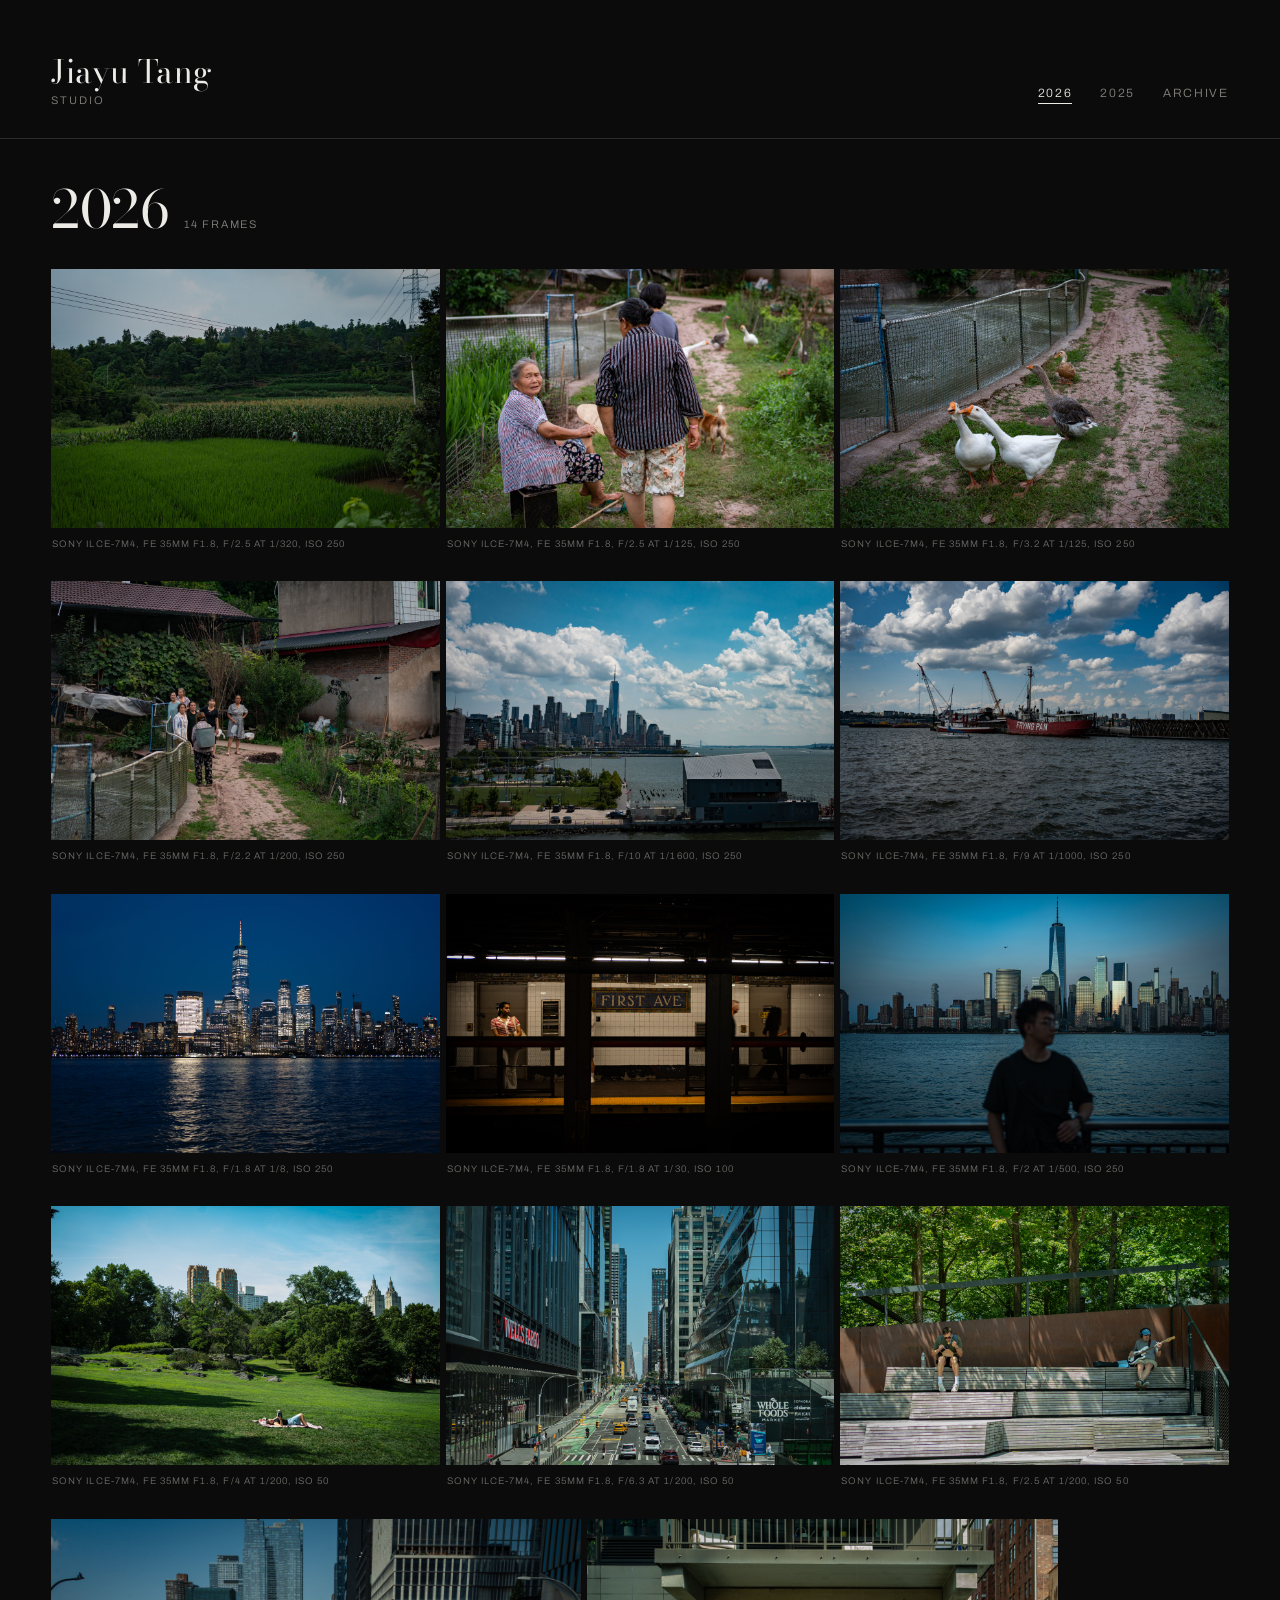
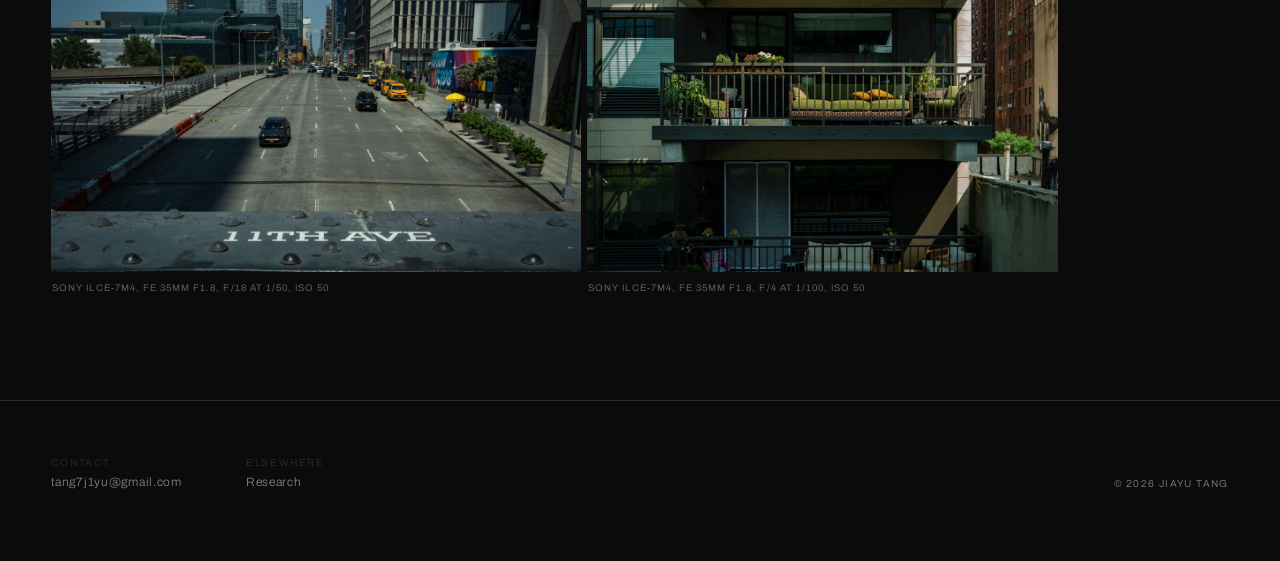
==== studio/index.html @ efe809e1 "Consolidate research and studio sites into one repo Restore the research site to the repo root (it m" ====
<!DOCTYPE html>
<html lang="en">
<head>
<meta charset="utf-8">
<meta name="viewport" content="width=device-width, initial-scale=1">
<title>2026 — Jiayu Tang Studio</title>
<meta name="description" content="Photographs by Jiayu Tang. Selected frames, 2026.">
<meta name="theme-color" content="#0B0B0C">
<link rel="canonical" href="/studio/">
<meta property="og:type" content="website">
<meta property="og:title" content="Jiayu Tang — Studio">
<meta property="og:description" content="Photographs by Jiayu Tang. Selected frames, 2026.">
<link rel="preconnect" href="https://fonts.googleapis.com">
<link rel="preconnect" href="https://fonts.gstatic.com" crossorigin>
<link href="https://fonts.googleapis.com/css2?family=Archivo:wght@300;400&family=Bodoni+Moda:opsz,wght@6..96,400&display=swap" rel="stylesheet">
<link rel="stylesheet" href="assets/studio.css">
</head>
<body data-gallery="2026" data-base=".">

<header class="masthead">
  <div class="identity">
    <a class="wordmark" href="/studio/">Jiayu Tang</a>
    <span class="tagline">Studio</span>
  </div>
  <nav class="nav" aria-label="Galleries">
    <a href="/studio/" aria-current="page">2026</a>
    <a href="/studio/2025/">2025</a>
    <a href="/studio/archive/">Archive</a>
  </nav>
</header>

<main class="gallery">
  <div class="gallery-head">
    <h1>2026</h1>
    <span class="count" id="count"></span>
  </div>
  <div class="rows" id="rows"></div>
</main>

<footer class="colophon">
  <div>
    <span class="label">Contact</span>
    <a href="mailto:tang7j1yu@gmail.com">tang7j1yu@gmail.com</a>
  </div>
  <div>
    <span class="label">Elsewhere</span>
    <a href="https://jiayutang859.github.io/">Research</a>
  </div>
  <div class="rights">© <span id="year">2026</span> Jiayu Tang</div>
</footer>

<div class="lightbox" id="lightbox" role="dialog" aria-modal="true" aria-label="Full frame">
  <div class="stage"><img id="lbimg" alt=""></div>
  <div class="lbbar">
    <div class="lbcaption">
      <span class="pos" id="lbpos"></span>
      <span class="text" id="lbtext"></span>
      <div class="lbmeta" id="lbmeta"></div>
    </div>
    <div class="lbnav">
      <button type="button" id="lbinfo" aria-pressed="false" aria-label="Toggle camera details">Info</button>
      <button type="button" id="lbprev" aria-label="Previous frame">Prev</button>
      <button type="button" id="lbnext" aria-label="Next frame">Next</button>
      <button type="button" id="lbclose" aria-label="Close">Close</button>
    </div>
  </div>
</div>

<script>document.getElementById("year").textContent = new Date().getFullYear();</script>
<script src="data/frames.js"></script>
<script src="assets/studio.js"></script>
</body>
</html>
---- studio/assets/studio.css ----
/* ==========================================================================
   Jiayu Tang — Studio
   Near-black warm ground. No accent colour anywhere; the photographs supply
   all the colour. Layout is justified rows, sized from each file's true ratio.
   ========================================================================== */

:root{
  --ink:#0B0B0C;          /* page ground */
  --ink-lift:#141416;     /* hover ground */
  --well:#1B1B1E;         /* image placeholder while loading */
  --chalk:#EDEBE6;        /* primary text */
  --ash:#86847E;          /* secondary text */
  --dust:#2C2C2F;         /* hairlines */
  --gutter:clamp(16px,4vw,56px);
  --tile-gap:6px;
}

*{box-sizing:border-box}
html{scroll-behavior:smooth;background:var(--ink)}
body{
  margin:0;
  background:var(--ink);
  color:var(--chalk);
  font-family:Archivo,system-ui,-apple-system,sans-serif;
  font-weight:300;
  -webkit-font-smoothing:antialiased;
  text-rendering:optimizeLegibility;
}
a{color:inherit;text-decoration:none}
:focus-visible{outline:1px solid var(--chalk);outline-offset:3px}
img{display:block}

/* ---------------------------------------------------------------- masthead */

.masthead{
  display:flex;
  justify-content:space-between;
  align-items:flex-end;
  gap:24px;
  padding:clamp(24px,5vw,56px) var(--gutter) clamp(20px,3vw,32px);
  border-bottom:1px solid var(--dust);
}
.identity{display:flex;flex-direction:column;gap:6px;min-width:0}
.wordmark{
  font-family:'Bodoni Moda',Georgia,serif;
  font-size:clamp(22px,3vw,32px);
  line-height:1;
  letter-spacing:.01em;
}
.tagline{
  font-size:11px;
  letter-spacing:.18em;
  text-transform:uppercase;
  color:var(--ash);
}

.nav{
  display:flex;
  gap:clamp(14px,2.4vw,28px);
  font-size:12px;
  letter-spacing:.14em;
  text-transform:uppercase;
  color:var(--ash);
  padding-bottom:2px;
  flex-wrap:wrap;
}
.nav a{padding-bottom:3px;border-bottom:1px solid transparent}
.nav a:hover{color:var(--chalk)}
.nav a[aria-current="page"]{color:var(--chalk);border-bottom-color:var(--chalk)}

/* ----------------------------------------------------------------- gallery */

.gallery{padding:clamp(24px,4vw,44px) var(--gutter) clamp(60px,8vw,110px)}

.gallery-head{
  display:flex;
  align-items:baseline;
  gap:16px;
  margin-bottom:clamp(20px,3vw,34px);
}
.gallery-head h1{
  font-family:'Bodoni Moda',Georgia,serif;
  font-weight:400;
  font-size:clamp(30px,4.4vw,52px);
  line-height:1;
  margin:0;
  letter-spacing:-.01em;
}
.gallery-head .count{
  font-size:11px;
  letter-spacing:.16em;
  text-transform:uppercase;
  color:var(--ash);
}

/* Justified rows. Each row is a flex line; every tile carries a flex-grow
   equal to its aspect ratio, so a row fills the width at a common height. */
/* Rows need more air than tiles do, because a caption strip sits between them. */
.rows{display:flex;flex-direction:column;gap:clamp(20px,2.2vw,34px)}
.row{display:flex;gap:var(--tile-gap);align-items:flex-start}
/* Trailing row that never filled: sits at the target height, left-aligned,
   rather than stretching one frame across the whole page. */
.row.partial{justify-content:flex-start}
.tile{
  margin:0;
  min-width:0;
  display:flex;
  flex-direction:column;
}
/* The well holds the image and carries the aspect ratio, so tiles in a row
   share an image height and their caption strips line up underneath. */
.tile .well{
  display:block;
  width:100%;
  padding:0;
  border:0;
  background:var(--well);
  cursor:zoom-in;
  overflow:hidden;
  position:relative;
}
.tile .well img{
  width:100%;
  height:100%;
  object-fit:cover;
  opacity:0;
  transition:opacity .5s ease, transform .5s ease;
}
.tile .well img.ready{opacity:1}
.tile:hover .well img.ready{transform:scale(1.012)}

/* Caption strip under each frame. */
.tag{
  padding:9px 1px 2px;
  font-size:10px;
  line-height:1.5;
  letter-spacing:.09em;
  color:var(--ash);
  display:flex;
  flex-direction:column;
  gap:2px;
}
.tag .desc{
  color:var(--chalk);
  font-size:11px;
  letter-spacing:.03em;
}
.tag .spec{
  text-transform:uppercase;
  font-size:9.5px;
  letter-spacing:.11em;
  color:#6E6C67;
  /* One line; a narrow tile truncates rather than pushing the row taller. */
  white-space:nowrap;
  overflow:hidden;
  text-overflow:ellipsis;
}
.tile:hover .tag .spec{color:var(--ash)}

.empty{
  padding:80px 0;
  font-size:11px;
  letter-spacing:.16em;
  text-transform:uppercase;
  color:var(--ash);
  border-top:1px solid var(--dust);
}

/* ------------------------------------------------------------------ footer */

.colophon{
  border-top:1px solid var(--dust);
  padding:clamp(32px,5vw,56px) var(--gutter) clamp(40px,6vw,72px);
  display:flex;
  flex-wrap:wrap;
  gap:clamp(20px,5vw,64px);
  font-size:12px;
  letter-spacing:.06em;
  color:var(--ash);
}
.colophon a:hover{color:var(--chalk)}
.colophon .label{
  display:block;
  font-size:10px;
  letter-spacing:.18em;
  text-transform:uppercase;
  color:var(--dust);
  margin-bottom:7px;
}
.colophon .rights{margin-left:auto;align-self:flex-end;font-size:10px;letter-spacing:.14em;text-transform:uppercase}

/* ---------------------------------------------------------------- lightbox */

.lightbox{
  position:fixed;
  inset:0;
  z-index:90;
  display:none;
  background:#050506;
}
.lightbox[open]{
  display:grid;
  grid-template-rows:1fr auto;
  padding:clamp(12px,2.5vw,32px);
}
.stage{
  position:relative;
  min-height:0;
  display:grid;
  place-items:center;
}
.stage img{
  max-width:100%;
  max-height:100%;
  width:auto;
  height:auto;
  object-fit:contain;
}

.lbbar{
  display:flex;
  align-items:flex-start;
  gap:20px;
  padding-top:14px;
  border-top:1px solid var(--dust);
  margin-top:12px;
  font-size:11px;
  letter-spacing:.12em;
  color:var(--ash);
}
.lbcaption{flex:1;min-width:0;line-height:1.6;letter-spacing:.02em}
.lbcaption .pos{
  display:block;
  font-size:10px;
  letter-spacing:.18em;
  text-transform:uppercase;
  color:var(--dust);
  margin-bottom:5px;
}
.lbcaption .text{color:var(--chalk)}

.lbmeta{
  display:none;
  flex-wrap:wrap;
  gap:4px 18px;
  margin-top:10px;
  font-size:10px;
  letter-spacing:.14em;
  text-transform:uppercase;
  color:var(--ash);
}
.lbmeta.open{display:flex}

.lbnav{display:flex;gap:2px;flex-shrink:0}
.lbbar button{
  background:none;
  border:0;
  color:var(--ash);
  font:inherit;
  letter-spacing:.14em;
  text-transform:uppercase;
  padding:6px 10px;
  cursor:pointer;
}
.lbbar button:hover:not(:disabled){color:var(--chalk)}
.lbbar button:disabled{opacity:.3;cursor:default}
.lbbar button[aria-pressed="true"]{color:var(--chalk)}

/* ------------------------------------------------------------- responsive */

@media (max-width:760px){
  .masthead{flex-direction:column;align-items:flex-start;gap:16px}
  .nav{gap:14px}
  /* Justified rows get too thin on a phone; stack to one image per line.
     The well already carries its own aspect ratio, so nothing else is needed. */
  .row{flex-direction:column;gap:clamp(18px,4vw,28px)}
  .rows{gap:clamp(18px,4vw,28px)}
  .tag .spec{white-space:normal;overflow:visible}
  .lbbar{flex-wrap:wrap}
  .lbnav{width:100%;justify-content:space-between}
  .lbbar button{padding:8px 12px}
}

@media (prefers-reduced-motion:reduce){
  html{scroll-behavior:auto}
  .tile img{transition:none}
  .tile:hover img.ready{transform:none}
}

@media print{
  .masthead,.colophon,.lightbox{display:none}
}
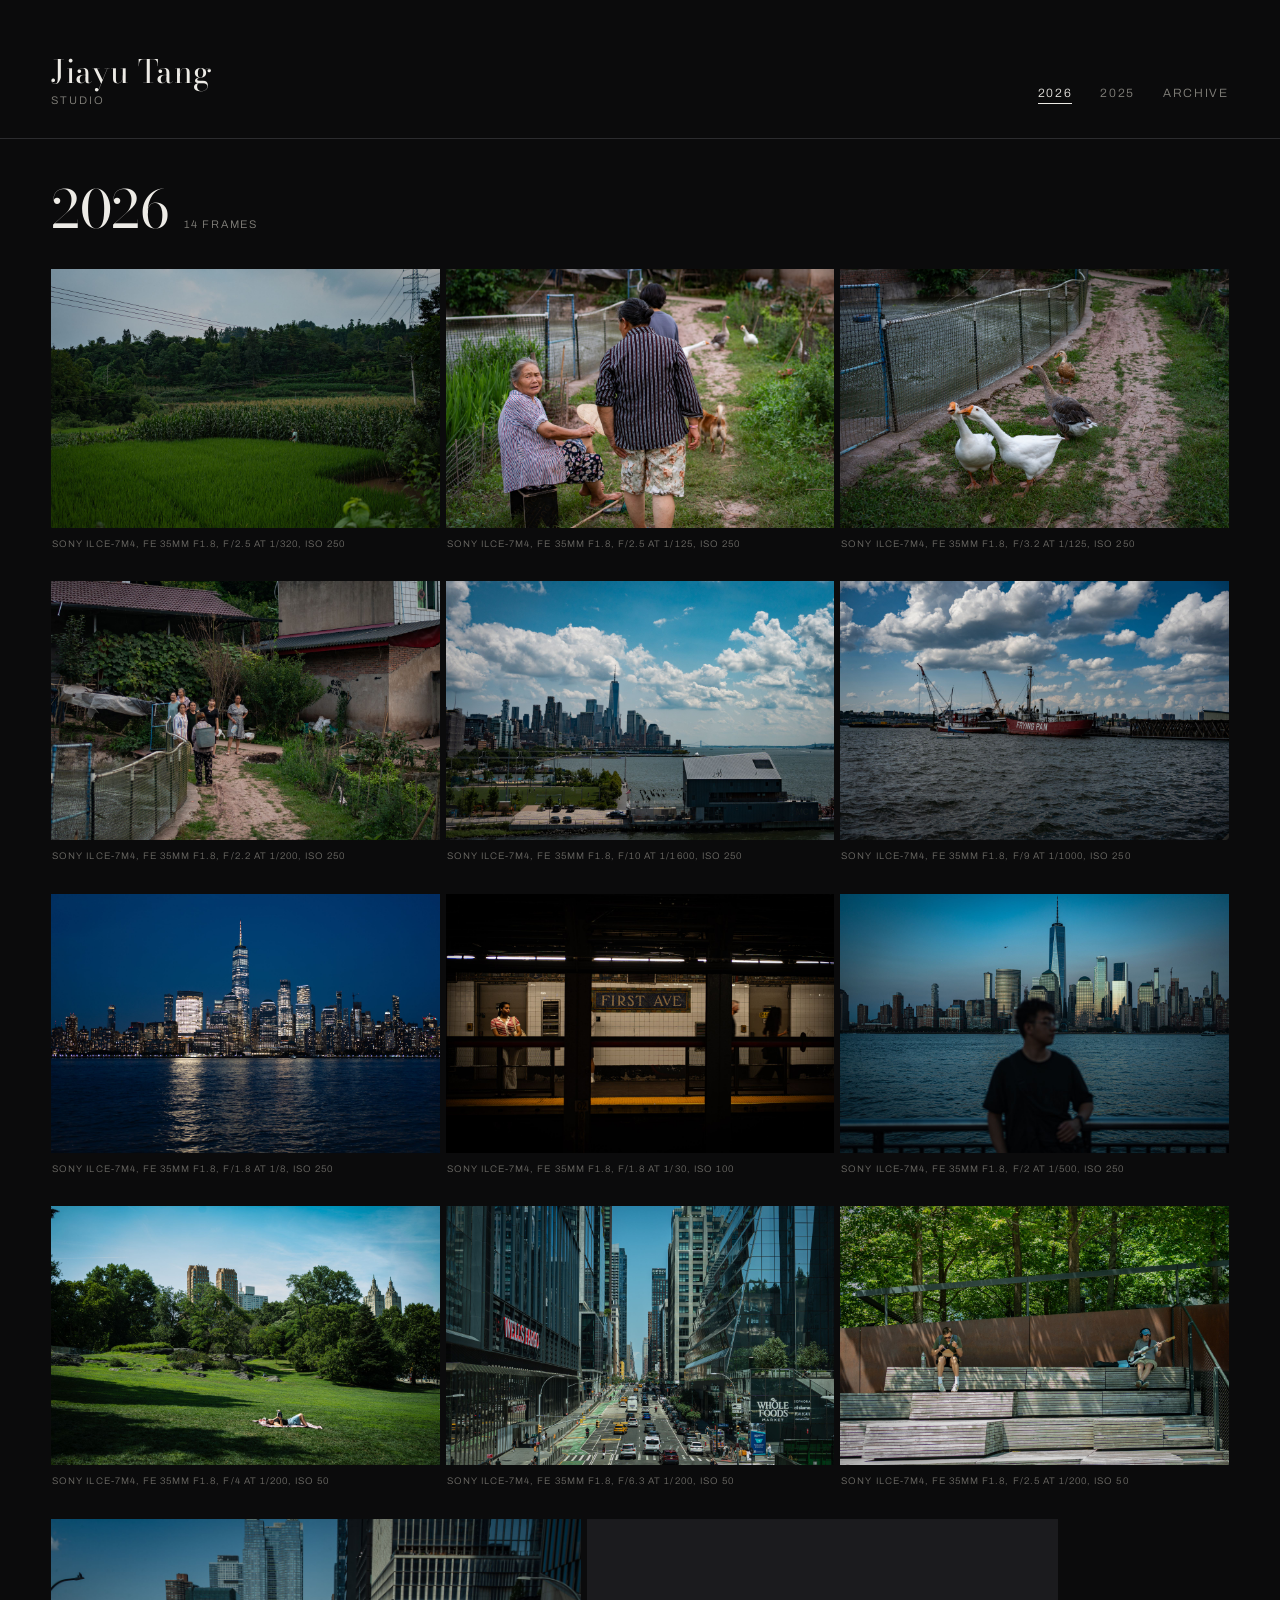
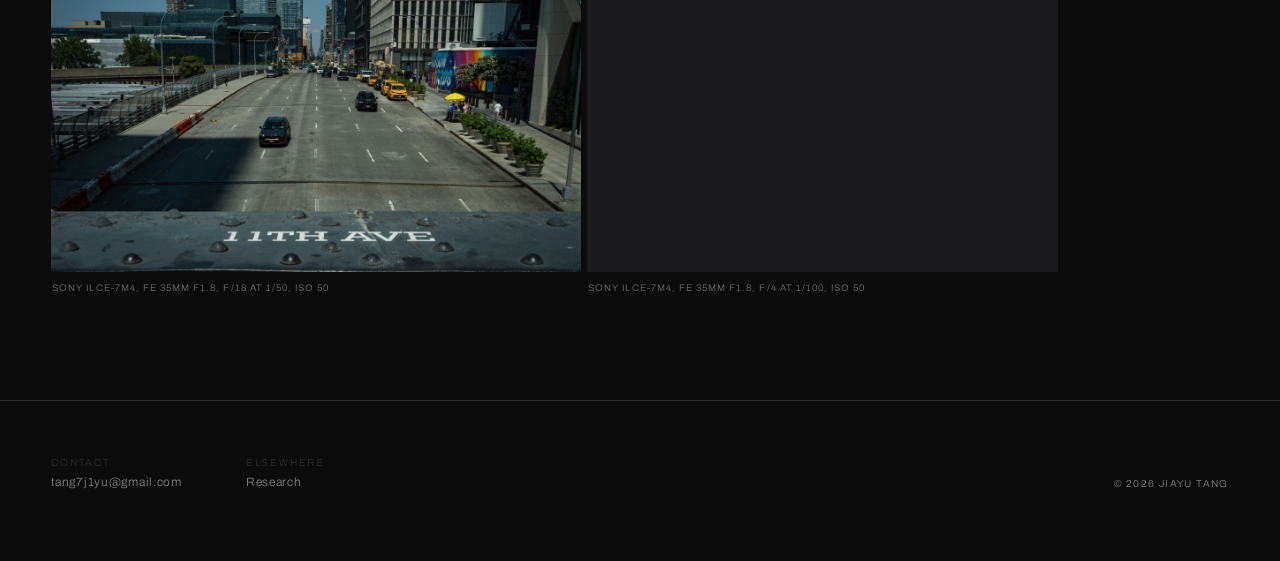
==== commit 7f07fcae: "Add GoatCounter visitor counts to every page Cookie-free analytics script before </body> on all ten " ====
--- a/studio/index.html
+++ b/studio/index.html
@@ -69,5 +69,8 @@
 <script>document.getElementById("year").textContent = new Date().getFullYear();</script>
 <script src="data/frames.js"></script>
 <script src="assets/studio.js"></script>
+  <!-- Visitor counts: GoatCounter (no cookies, no personal data, so no consent banner). Dashboard: https://jaspertang859.goatcounter.com -->
+  <script data-goatcounter="https://jaspertang859.goatcounter.com/count"
+          async src="https://gc.zgo.at/count.js"></script>
 </body>
 </html>
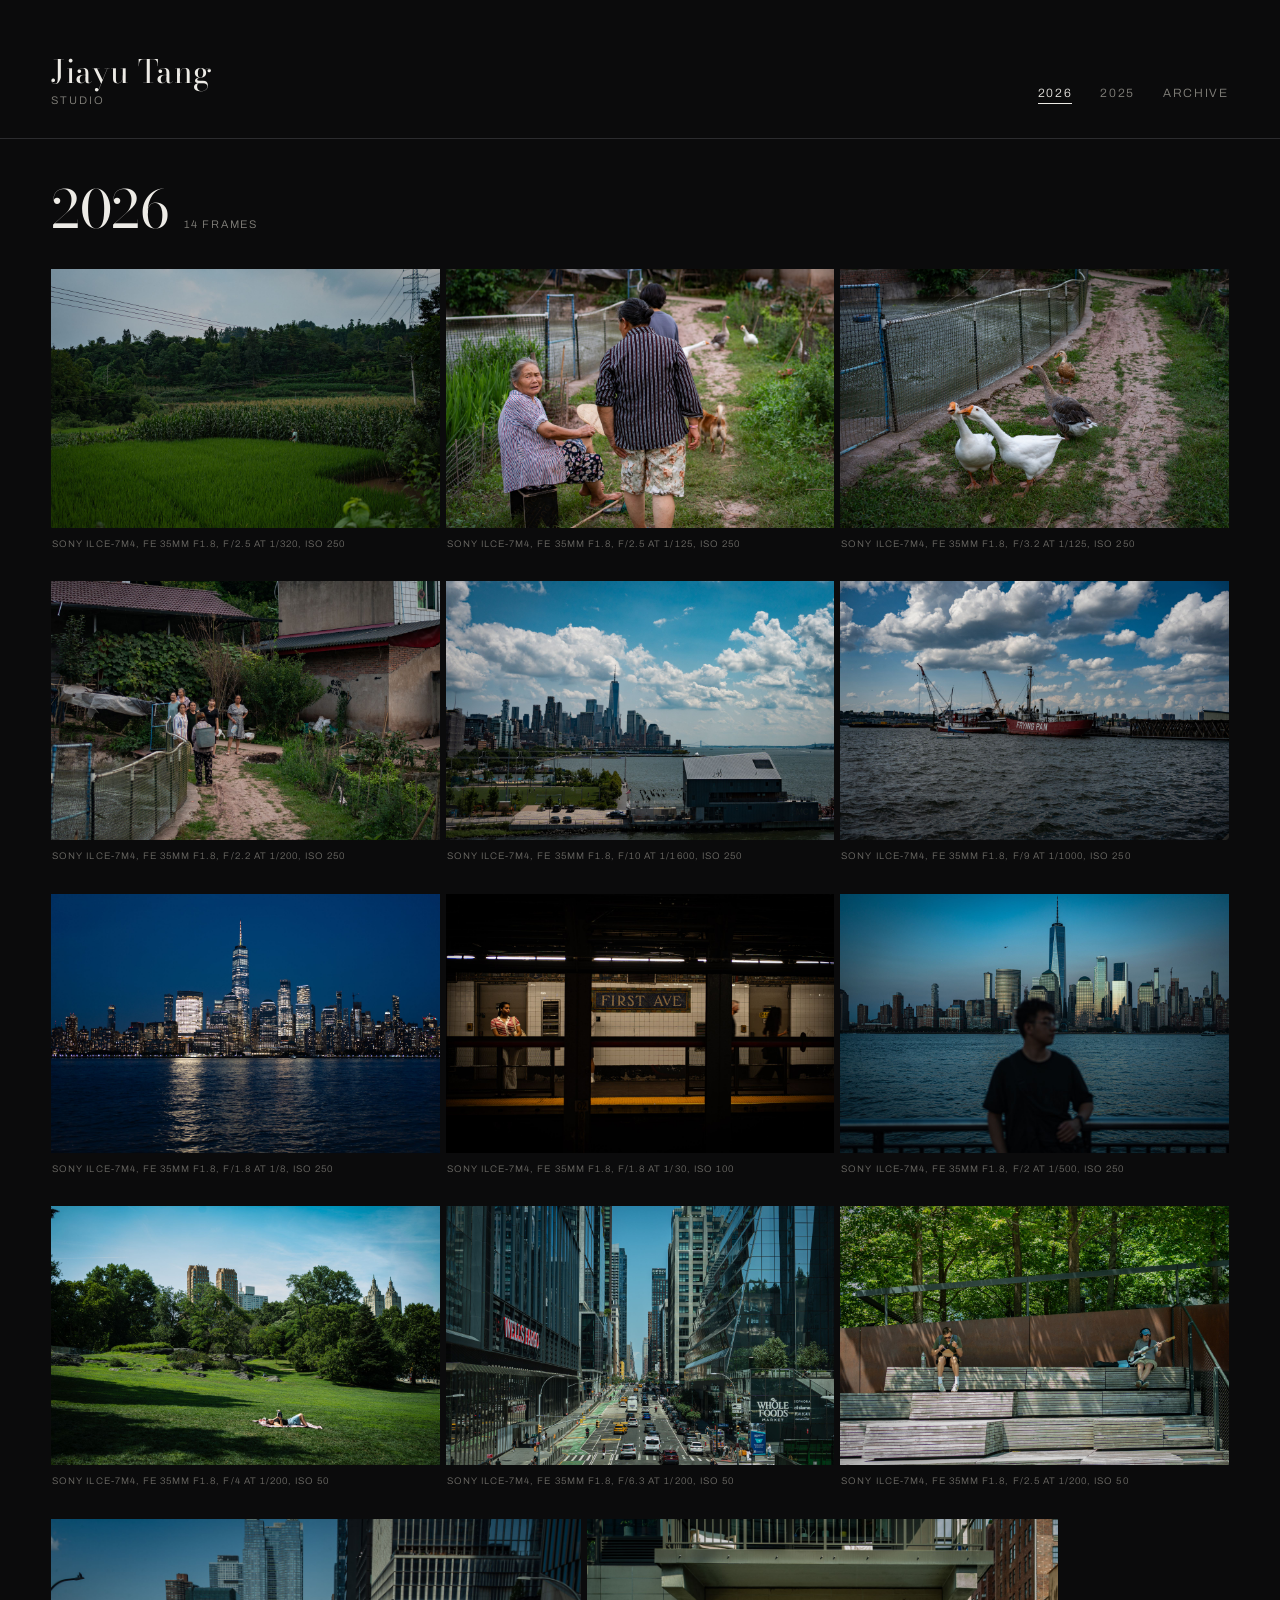
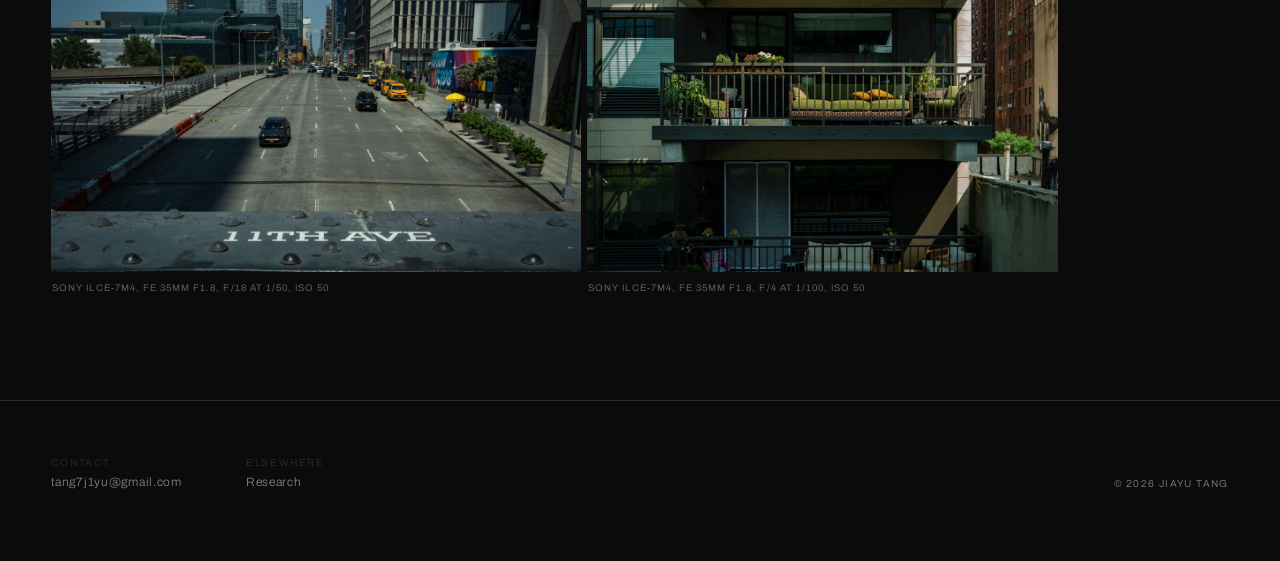
==== commit 82b4fd96: "Index only the home page in search Mark every other page noindex,follow (links still work and are fo" ====
--- a/studio/index.html
+++ b/studio/index.html
@@ -3,6 +3,7 @@
 <head>
 <meta charset="utf-8">
 <meta name="viewport" content="width=device-width, initial-scale=1">
+<meta name="robots" content="noindex, follow">
 <title>2026 — Jiayu Tang Studio</title>
 <meta name="description" content="Photographs by Jiayu Tang. Selected frames, 2026.">
 <meta name="theme-color" content="#0B0B0C">
